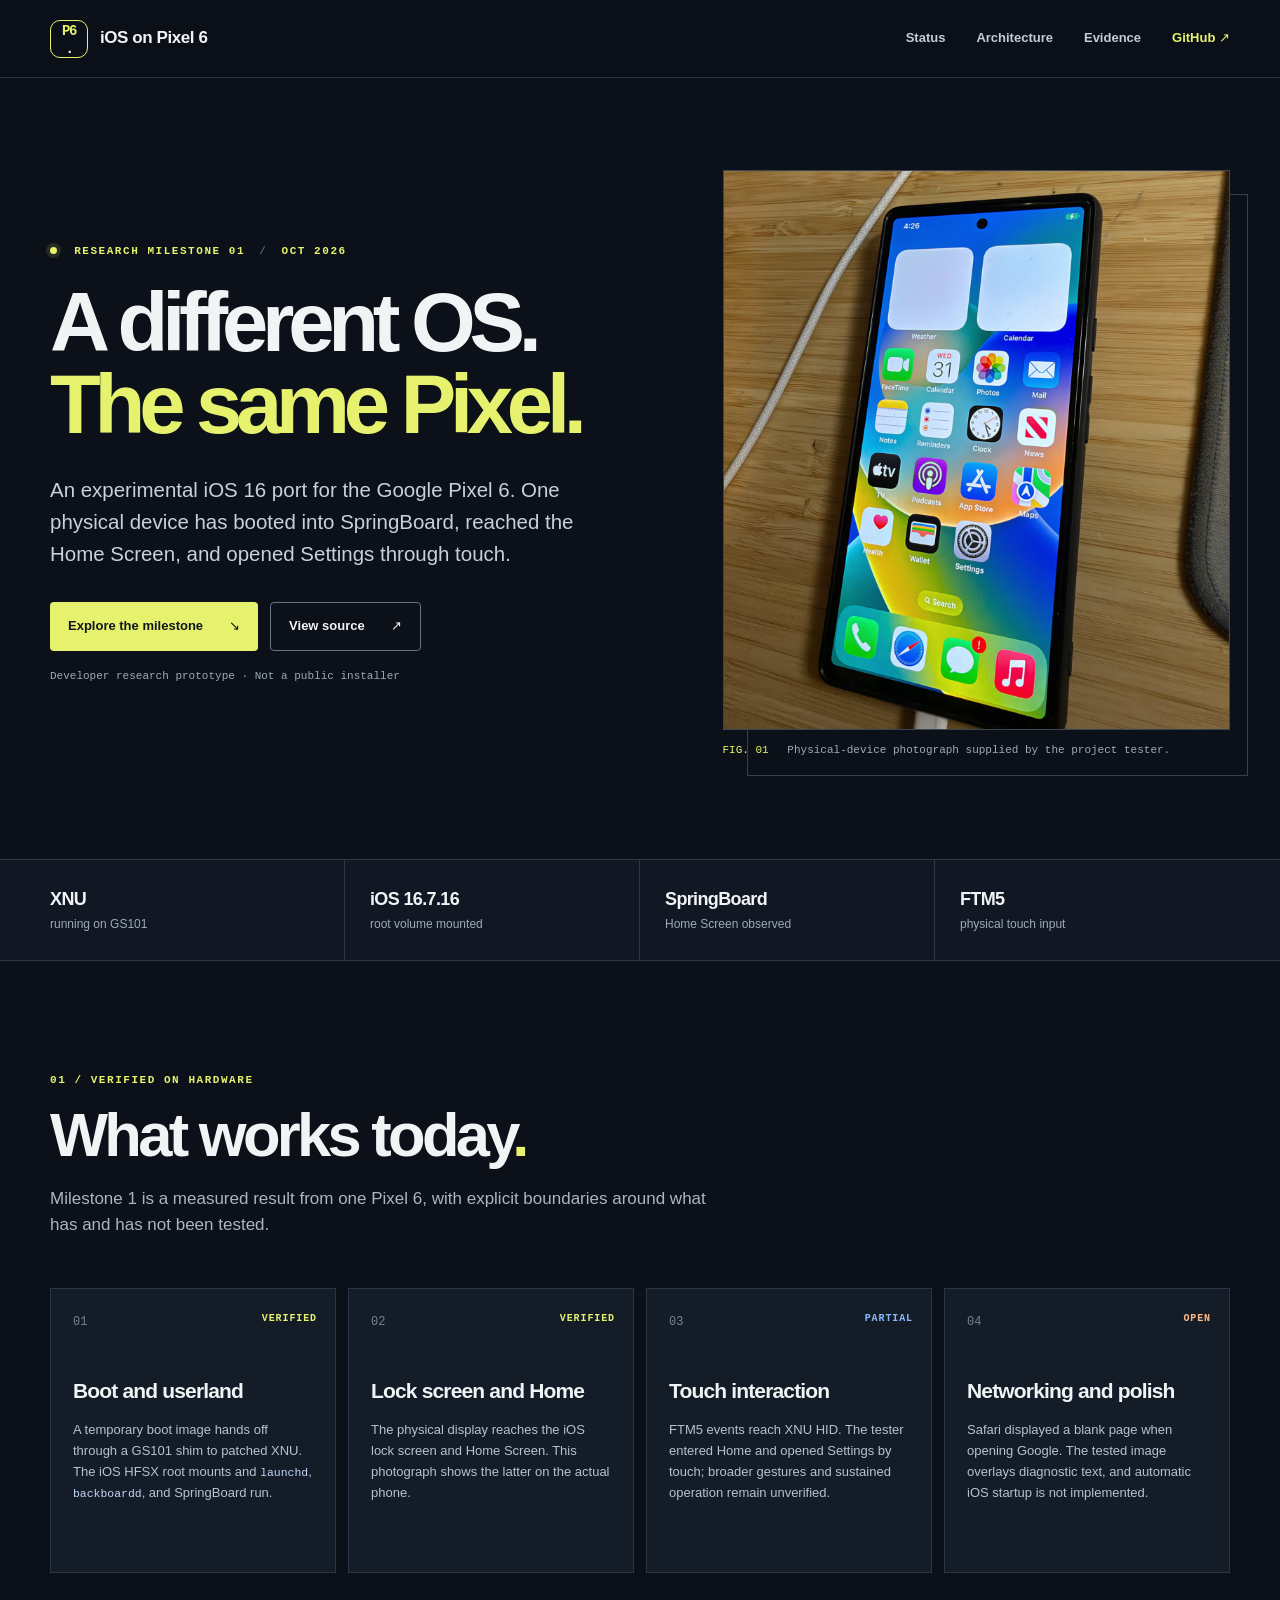
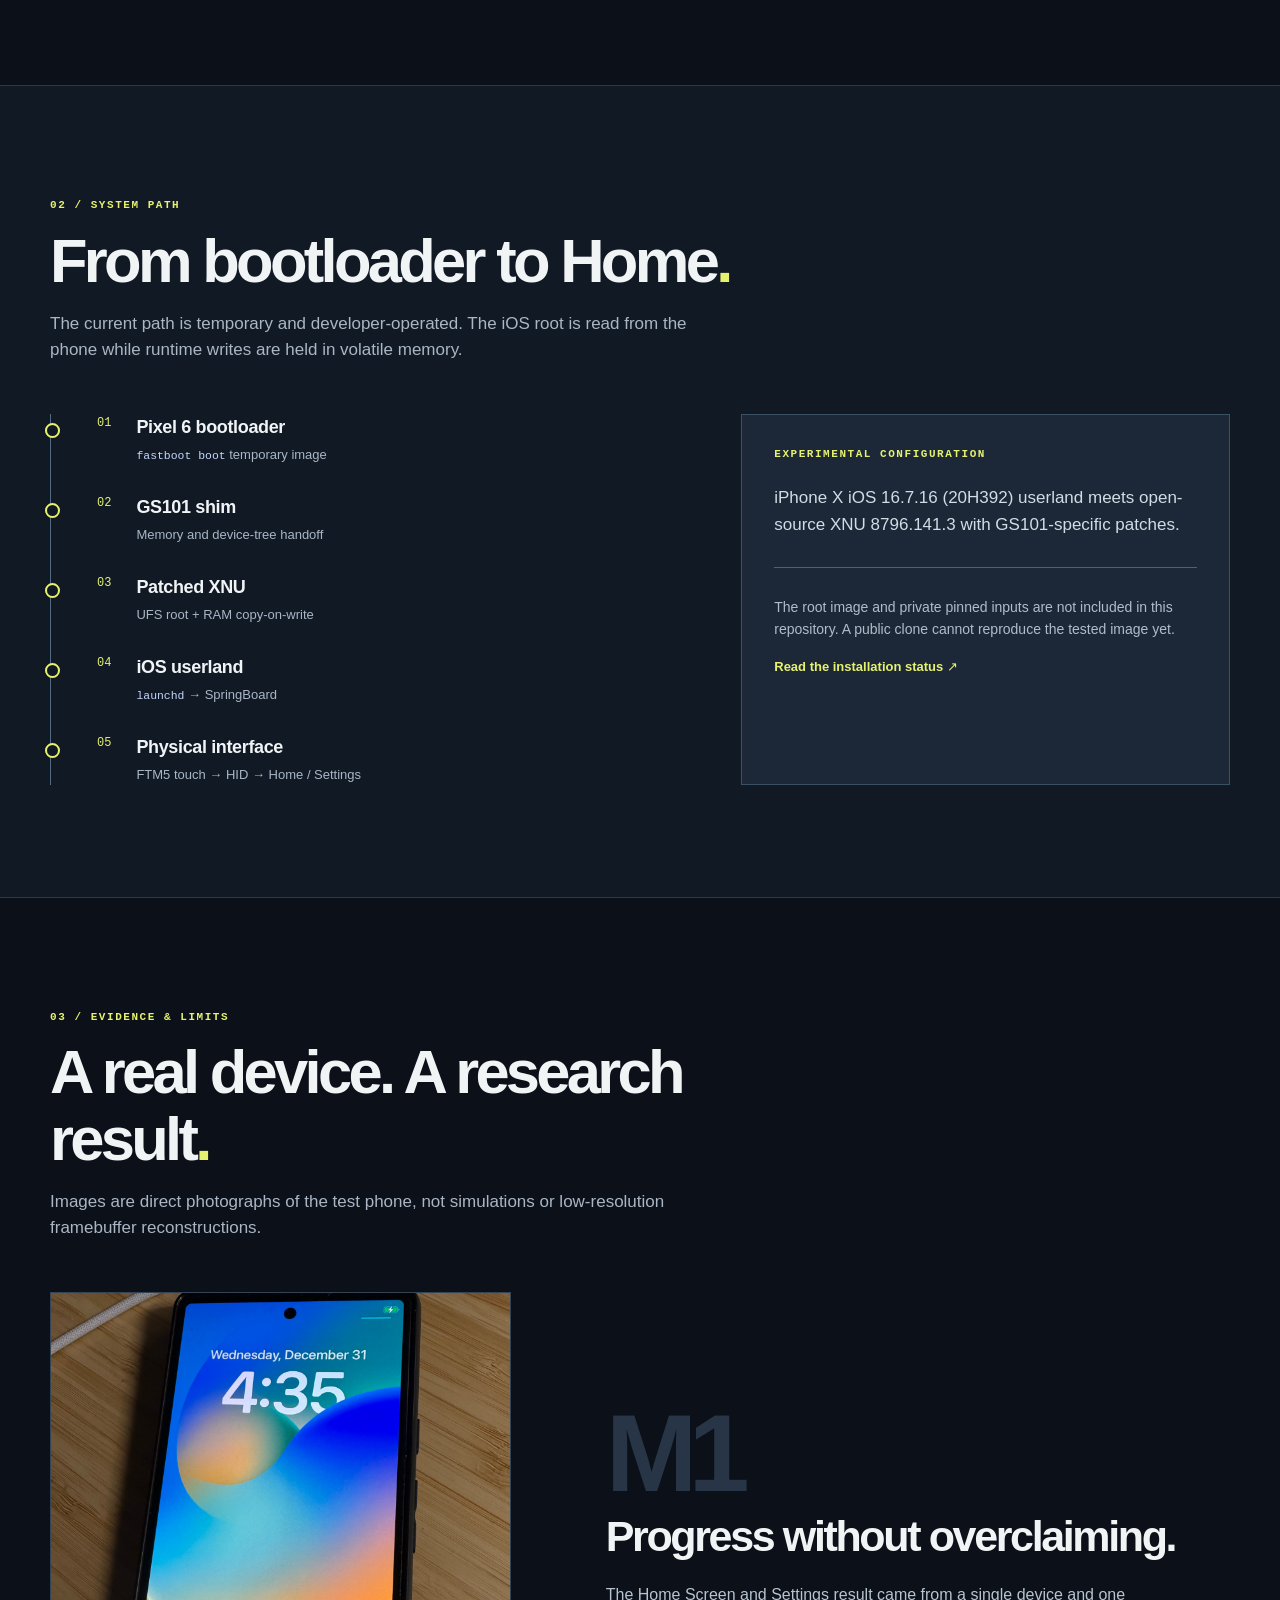
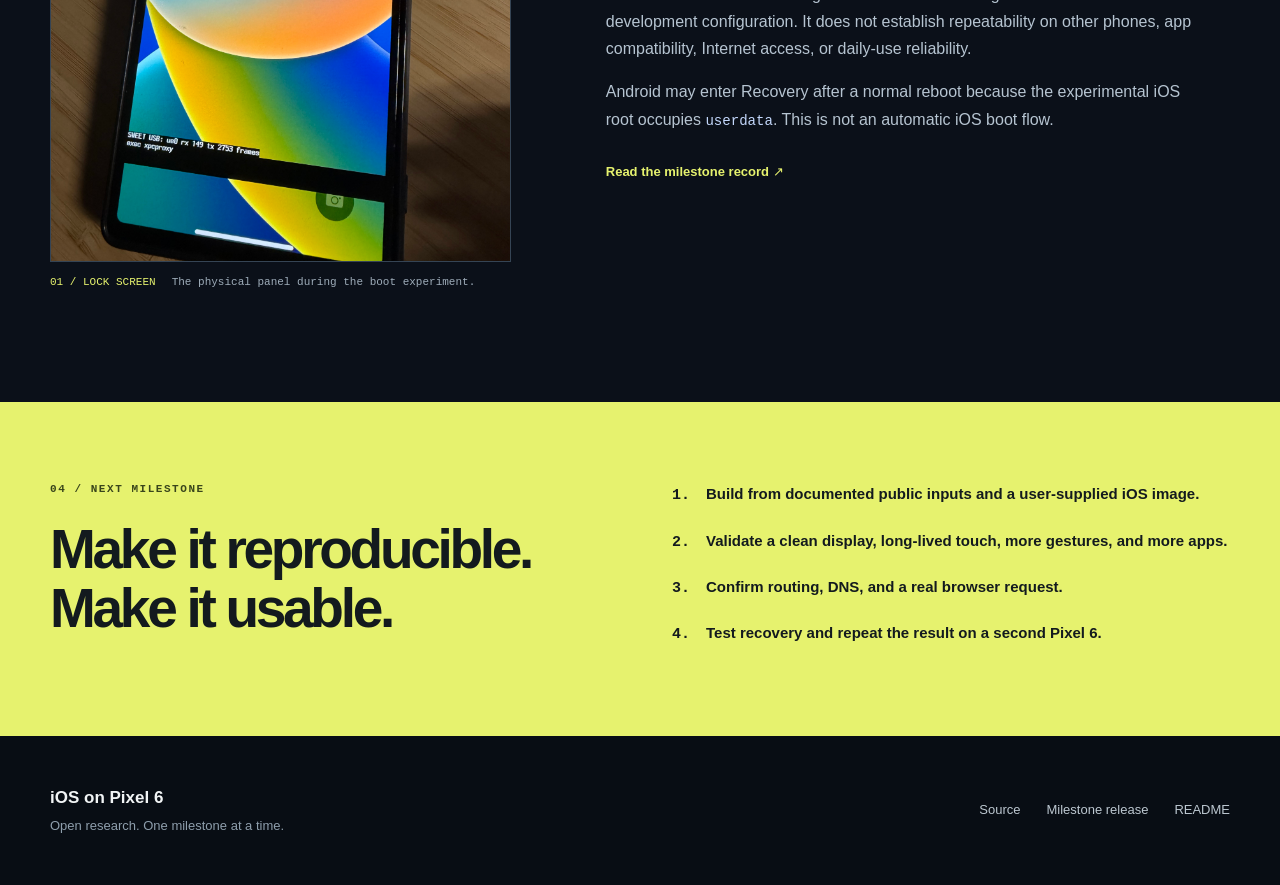
==== index.html @ afb72b3f "Add English milestone site and public README" ====
<!doctype html>
<html lang="en">
  <head>
    <meta charset="utf-8">
    <meta name="viewport" content="width=device-width, initial-scale=1">
    <meta name="theme-color" content="#0b1019">
    <meta name="description" content="A research port of iOS 16 to the Google Pixel 6. Milestone 1: XNU, SpringBoard, Home Screen, and physical touch on one device.">
    <meta property="og:type" content="website">
    <meta property="og:title" content="iOS on Pixel 6 — Milestone 1">
    <meta property="og:description" content="XNU, SpringBoard, the Home Screen, and physical touch on a Google Pixel 6. An experimental research milestone.">
    <meta property="og:image" content="https://everettjf.github.io/pixel6ios/assets/pixel6-ios-home.jpg">
    <meta property="og:url" content="https://everettjf.github.io/pixel6ios/">
    <title>iOS on Pixel 6 — Milestone 1</title>
    <link rel="icon" type="image/svg+xml" href="favicon.svg">
    <link rel="stylesheet" href="styles.css">
  </head>
  <body>
    <a class="skip" href="#main">Skip to content</a>
    <header class="site-header">
      <div class="shell header-inner">
        <a class="brand" href="#top" aria-label="iOS on Pixel 6, top of page"><span class="brand-mark" aria-hidden="true">P6<span class="brand-dot">·</span></span><span>iOS on Pixel 6</span></a>
        <nav aria-label="Primary navigation">
          <a href="#status">Status</a>
          <a href="#architecture">Architecture</a>
          <a href="#evidence">Evidence</a>
          <a class="nav-github" href="https://github.com/everettjf/pixel6ios">GitHub <span aria-hidden="true">↗</span></a>
        </nav>
      </div>
    </header>

    <main id="main">
      <section id="top" class="hero shell" aria-labelledby="hero-title">
        <div class="hero-copy">
          <p class="eyebrow"><span class="pulse" aria-hidden="true"></span> RESEARCH MILESTONE 01 <span class="eyebrow-separator">/</span> OCT 2026</p>
          <h1 id="hero-title">A different OS.<br><em>The same Pixel.</em></h1>
          <p class="hero-lede">An experimental iOS 16 port for the Google Pixel 6. One physical device has booted into SpringBoard, reached the Home Screen, and opened Settings through touch.</p>
          <div class="hero-actions">
            <a class="button button-primary" href="#status">Explore the milestone <span aria-hidden="true">↘</span></a>
            <a class="button button-secondary" href="https://github.com/everettjf/pixel6ios">View source <span aria-hidden="true">↗</span></a>
          </div>
          <p class="hero-note">Developer research prototype · Not a public installer</p>
        </div>
        <figure class="hero-media">
          <img src="assets/pixel6-ios-home.jpg" alt="A physical Google Pixel 6 showing the experimental iOS Home Screen" width="1536" height="2048" fetchpriority="high">
          <figcaption><span class="caption-label">FIG. 01</span> Physical-device photograph supplied by the project tester.</figcaption>
        </figure>
      </section>

      <section class="signal-strip" aria-label="Milestone highlights">
        <div class="shell signals">
          <div><strong>XNU</strong><span>running on GS101</span></div>
          <div><strong>iOS 16.7.16</strong><span>root volume mounted</span></div>
          <div><strong>SpringBoard</strong><span>Home Screen observed</span></div>
          <div><strong>FTM5</strong><span>physical touch input</span></div>
        </div>
      </section>

      <section id="status" class="section shell" aria-labelledby="status-title">
        <div class="section-heading">
          <p class="eyebrow">01 / VERIFIED ON HARDWARE</p>
          <h2 id="status-title">What works today<span class="accent">.</span></h2>
          <p>Milestone 1 is a measured result from one Pixel 6, with explicit boundaries around what has and has not been tested.</p>
        </div>
        <div class="status-grid">
          <article class="status-card"><span class="status-number">01</span><span class="status-tag verified">Verified</span><h3>Boot and userland</h3><p>A temporary boot image hands off through a GS101 shim to patched XNU. The iOS HFSX root mounts and <code>launchd</code>, <code>backboardd</code>, and SpringBoard run.</p></article>
          <article class="status-card"><span class="status-number">02</span><span class="status-tag verified">Verified</span><h3>Lock screen and Home</h3><p>The physical display reaches the iOS lock screen and Home Screen. This photograph shows the latter on the actual phone.</p></article>
          <article class="status-card"><span class="status-number">03</span><span class="status-tag partial">Partial</span><h3>Touch interaction</h3><p>FTM5 events reach XNU HID. The tester entered Home and opened Settings by touch; broader gestures and sustained operation remain unverified.</p></article>
          <article class="status-card"><span class="status-number">04</span><span class="status-tag pending">Open</span><h3>Networking and polish</h3><p>Safari displayed a blank page when opening Google. The tested image overlays diagnostic text, and automatic iOS startup is not implemented.</p></article>
        </div>
      </section>

      <section id="architecture" class="section architecture-section" aria-labelledby="architecture-title">
        <div class="shell">
          <div class="section-heading"><p class="eyebrow">02 / SYSTEM PATH</p><h2 id="architecture-title">From bootloader to Home<span class="accent">.</span></h2><p>The current path is temporary and developer-operated. The iOS root is read from the phone while runtime writes are held in volatile memory.</p></div>
          <div class="architecture-grid">
            <ol class="flow" aria-label="Boot sequence">
              <li><span class="flow-index">01</span><span><strong>Pixel 6 bootloader</strong><small><code>fastboot boot</code> temporary image</small></span></li>
              <li><span class="flow-index">02</span><span><strong>GS101 shim</strong><small>Memory and device-tree handoff</small></span></li>
              <li><span class="flow-index">03</span><span><strong>Patched XNU</strong><small>UFS root + RAM copy-on-write</small></span></li>
              <li><span class="flow-index">04</span><span><strong>iOS userland</strong><small><code>launchd</code> → SpringBoard</small></span></li>
              <li><span class="flow-index">05</span><span><strong>Physical interface</strong><small>FTM5 touch → HID → Home / Settings</small></span></li>
            </ol>
            <aside class="architecture-aside"><p class="eyebrow">EXPERIMENTAL CONFIGURATION</p><p>iPhone X iOS 16.7.16 (20H392) userland meets open-source XNU 8796.141.3 with GS101-specific patches.</p><div class="aside-rule"></div><p>The root image and private pinned inputs are not included in this repository. A public clone cannot reproduce the tested image yet.</p><a href="https://github.com/everettjf/pixel6ios/blob/main/docs/INSTALLATION-STATUS.md">Read the installation status <span aria-hidden="true">↗</span></a></aside>
          </div>
        </div>
      </section>

      <section id="evidence" class="section shell evidence-section" aria-labelledby="evidence-title">
        <div class="section-heading"><p class="eyebrow">03 / EVIDENCE & LIMITS</p><h2 id="evidence-title">A real device. A research result<span class="accent">.</span></h2><p>Images are direct photographs of the test phone, not simulations or low-resolution framebuffer reconstructions.</p></div>
        <div class="evidence-grid">
          <figure class="evidence-photo"><img src="assets/pixel6-ios-lockscreen.jpg" alt="The Pixel 6 displaying an iOS-style lock screen with the time and wallpaper" width="1536" height="2048" loading="lazy"><figcaption><span>01 / LOCK SCREEN</span> The physical panel during the boot experiment.</figcaption></figure>
          <div class="evidence-text"><span class="large-index">M1</span><h3>Progress without overclaiming.</h3><p>The Home Screen and Settings result came from a single device and one development configuration. It does not establish repeatability on other phones, app compatibility, Internet access, or daily-use reliability.</p><p>Android may enter Recovery after a normal reboot because the experimental iOS root occupies <code>userdata</code>. This is not an automatic iOS boot flow.</p><a class="text-link" href="https://github.com/everettjf/pixel6ios/blob/main/docs/MILESTONE-ONE.md">Read the milestone record <span aria-hidden="true">↗</span></a></div>
        </div>
      </section>

      <section class="next-section" aria-labelledby="next-title"><div class="shell next-inner"><div><p class="eyebrow">04 / NEXT MILESTONE</p><h2 id="next-title">Make it reproducible.<br>Make it usable.</h2></div><ol><li>Build from documented public inputs and a user-supplied iOS image.</li><li>Validate a clean display, long-lived touch, more gestures, and more apps.</li><li>Confirm routing, DNS, and a real browser request.</li><li>Test recovery and repeat the result on a second Pixel 6.</li></ol></div></section>
    </main>

    <footer class="site-footer"><div class="shell footer-inner"><div><strong>iOS on Pixel 6</strong><p>Open research. One milestone at a time.</p></div><div class="footer-links"><a href="https://github.com/everettjf/pixel6ios">Source</a><a href="https://github.com/everettjf/pixel6ios/releases/tag/v0.1.0-alpha.2">Milestone release</a><a href="https://github.com/everettjf/pixel6ios/blob/main/README.md">README</a></div></div></footer>
  </body>
</html>
---- styles.css ----
:root{color-scheme:dark;--bg:#0b1019;--panel:#141c28;--line:#2d3745;--muted:#aab6c4;--white:#f1f4f5;--lime:#e6f26e;--blue:#8ab8fc;font-family:Inter,-apple-system,BlinkMacSystemFont,"Segoe UI",sans-serif;font-synthesis:none}
*{box-sizing:border-box}
html{scroll-behavior:smooth}
body{margin:0;background:var(--bg);color:var(--white);line-height:1.55;-webkit-font-smoothing:antialiased}
img{max-width:100%;display:block}
a{color:inherit}
code{font:0.88em ui-monospace,SFMono-Regular,Consolas,monospace;color:#c3d7fb}
.shell{width:min(1180px,calc(100% - 64px));margin-inline:auto}
.skip{position:absolute;top:-100px;left:16px;padding:10px 16px;background:var(--lime);color:var(--bg);z-index:100}.skip:focus{top:12px}
:focus-visible{outline:2px solid var(--lime);outline-offset:4px}
.site-header{height:78px;border-bottom:1px solid var(--line);background:rgba(11,16,25,.94)}
.header-inner{height:100%;display:flex;align-items:center;justify-content:space-between;gap:24px}
.brand{text-decoration:none;display:flex;align-items:center;gap:12px;font-weight:750;letter-spacing:-.025em;font-size:17px;white-space:nowrap}
.brand-mark{display:grid;place-items:center;width:38px;height:38px;border:1px solid var(--lime);border-radius:10px;color:var(--lime);font-family:ui-monospace,SFMono-Regular,monospace;font-size:14px;letter-spacing:-.1em}.brand-dot{color:var(--white)}
nav{display:flex;align-items:center;gap:31px;font-size:13px;font-weight:650}nav a{text-decoration:none;color:#c5ccd5}nav a:hover,.footer-links a:hover{color:var(--lime)}.nav-github{color:var(--lime)}
.hero{display:grid;grid-template-columns:1.08fr .92fr;align-items:center;gap:clamp(36px,6vw,90px);padding-block:92px 100px;min-height:735px}
.hero-copy{max-width:650px}.eyebrow{margin:0 0 22px;color:var(--lime);font:700 11px/1.4 ui-monospace,SFMono-Regular,Consolas,monospace;letter-spacing:.14em;text-transform:uppercase}.pulse{display:inline-block;width:7px;height:7px;margin-right:9px;border-radius:50%;background:var(--lime);box-shadow:0 0 0 4px rgba(230,242,110,.12)}.eyebrow-separator{padding-inline:6px;color:#586371}
h1,h2,h3,p{margin-top:0}h1{font-size:clamp(51px,6.5vw,91px);line-height:.99;letter-spacing:-.075em;margin-bottom:28px;font-weight:780}h1 em{font-style:normal;color:var(--lime)}
.hero-lede{max-width:570px;font-size:clamp(17px,1.6vw,21px);line-height:1.55;color:#c6d1dc;margin-bottom:32px}.hero-actions{display:flex;gap:12px;flex-wrap:wrap}.button{display:inline-flex;align-items:center;justify-content:space-between;gap:26px;min-height:49px;padding:12px 18px;text-decoration:none;font-size:13px;font-weight:750;border-radius:4px;transition:transform .18s,background .18s}.button:hover{transform:translateY(-2px)}.button-primary{background:var(--lime);color:#11161b}.button-primary:hover{background:#f2ff8e}.button-secondary{border:1px solid #687482;color:var(--white)}.button-secondary:hover{border-color:var(--white)}.hero-note{margin:18px 0 0;font:11px/1.4 ui-monospace,SFMono-Regular,monospace;color:#9cabb8}
.hero-media{margin:0;position:relative}.hero-media::before{content:"";position:absolute;inset:24px -18px -17px 24px;border:1px solid #334252;z-index:-1}.hero-media img{width:100%;height:560px;object-fit:cover;object-position:center 50%;border:1px solid #374655;filter:saturate(.93)}figcaption{font:11px/1.5 ui-monospace,SFMono-Regular,monospace;color:#9eacb9;margin-top:12px}.caption-label{color:var(--lime);margin-right:12px}
.signal-strip{border-top:1px solid var(--line);border-bottom:1px solid var(--line);background:#111824}.signals{display:grid;grid-template-columns:repeat(4,1fr)}.signals>div{padding:26px 25px;border-right:1px solid var(--line);display:flex;flex-direction:column;gap:2px}.signals>div:first-child{padding-left:0}.signals>div:last-child{border-right:0}.signals strong{font-size:18px;letter-spacing:-.035em}.signals span{color:#9caab7;font-size:12px}
.section{padding-block:112px}.section-heading{max-width:790px;margin-bottom:50px}.section-heading .eyebrow{margin-bottom:14px}h2{font-size:clamp(39px,4.8vw,64px);line-height:1.08;letter-spacing:-.06em;margin-bottom:17px}.accent{color:var(--lime)}.section-heading>p:last-child{font-size:17px;color:var(--muted);max-width:675px;margin-bottom:0}
.status-grid{display:grid;grid-template-columns:repeat(4,1fr);gap:12px}.status-card{position:relative;min-height:285px;background:var(--panel);border:1px solid #2a3645;padding:26px 22px 25px;display:flex;flex-direction:column}.status-number{font:12px ui-monospace,SFMono-Regular,monospace;color:#738397}.status-tag{position:absolute;right:18px;top:24px;font:700 10px ui-monospace,SFMono-Regular,monospace;text-transform:uppercase;letter-spacing:.09em}.verified{color:var(--lime)}.partial{color:#8ab8fc}.pending{color:#ffbb83}.status-card h3{margin:46px 0 11px;font-size:21px;letter-spacing:-.04em}.status-card p{font-size:13px;color:#b5c2ce;margin:0;line-height:1.62}
.architecture-section{background:#111925;border-block:1px solid var(--line)}.architecture-grid{display:grid;grid-template-columns:1.15fr .85fr;gap:30px}.flow{list-style:none;margin:0;padding:0 0 0 20px;border-left:1px solid #506b83}.flow li{position:relative;display:flex;gap:25px;align-items:flex-start;padding:0 0 29px 26px}.flow li:last-child{padding-bottom:0}.flow li::before{content:"";position:absolute;left:-26px;top:9px;width:11px;height:11px;border:2px solid var(--lime);border-radius:50%;background:#111925}.flow-index{font:12px ui-monospace,SFMono-Regular,monospace;color:var(--lime);padding-top:2px}.flow strong{display:block;font-size:18px;letter-spacing:-.02em}.flow small{display:block;color:#a9b6c5;font-size:13px;margin-top:3px}.architecture-aside{align-self:stretch;padding:32px;background:#1c2837;border:1px solid #3b5062}.architecture-aside p:not(.eyebrow){font-size:17px;line-height:1.6;color:#d1dce4}.architecture-aside p:nth-last-of-type(1){font-size:14px;color:#afbdca}.aside-rule{height:1px;background:#506171;margin:28px 0}.architecture-aside a,.text-link{text-decoration:none;color:var(--lime);font-size:13px;font-weight:700}.architecture-aside a:hover,.text-link:hover{text-decoration:underline}
.evidence-grid{display:grid;grid-template-columns:.85fr 1.15fr;gap:8%;align-items:center}.evidence-photo{margin:0}.evidence-photo img{width:100%;max-height:570px;object-fit:cover;object-position:center 38%;border:1px solid #354454}.evidence-photo figcaption{display:flex;gap:16px}.evidence-photo figcaption span{color:var(--lime);white-space:nowrap}.large-index{display:block;font-size:110px;line-height:1;letter-spacing:-.08em;font-weight:800;color:#273546}.evidence-text h3{font-size:clamp(28px,3.6vw,43px);line-height:1.1;letter-spacing:-.055em;margin:5px 0 20px}.evidence-text p{color:#b6c4d1;font-size:16px;line-height:1.7;max-width:600px}.text-link{display:inline-block;margin-top:13px}
.next-section{background:var(--lime);color:#131a1e;padding-block:80px}.next-inner{display:grid;grid-template-columns:1fr 1fr;gap:70px}.next-section .eyebrow{color:#39451b}.next-section h2{font-size:clamp(36px,4.3vw,57px)}.next-section ol{margin:0;padding-left:24px;display:grid;gap:12px;font-size:15px;font-weight:600}.next-section li{padding-left:7px}.next-section li::marker{font-family:ui-monospace,SFMono-Regular,monospace;font-weight:700}
.site-footer{padding-block:49px;background:#080d14}.footer-inner{display:flex;justify-content:space-between;gap:35px}.footer-inner strong{font-size:17px}.footer-inner p{color:#8e9eac;font-size:13px;margin:5px 0 0}.footer-links{display:flex;gap:26px;align-items:center;flex-wrap:wrap}.footer-links a{color:#bcc7d0;font-size:13px;text-decoration:none}
@media(max-width:900px){.hero{grid-template-columns:1fr 1fr;min-height:0;padding-block:70px}.hero-media img{height:470px}.status-grid{grid-template-columns:repeat(2,1fr)}.status-card{min-height:235px}.signals strong{font-size:15px}.signals>div{padding-inline:15px}.architecture-grid{grid-template-columns:1fr 1fr}}
@media(max-width:680px){.shell{width:min(100% - 36px,1180px)}.site-header{height:auto;min-height:68px}.header-inner{min-height:68px;align-items:flex-start;padding-block:15px;flex-direction:column;gap:14px}.brand{font-size:15px}.brand-mark{width:31px;height:31px}nav{width:100%;gap:17px;overflow-x:auto;white-space:nowrap;padding-bottom:3px;font-size:12px}.hero{grid-template-columns:1fr;gap:43px;padding-block:62px}.hero-media{width:min(100%,460px)}.hero-media img{height:auto;max-height:530px;object-fit:cover}.signals{grid-template-columns:repeat(2,1fr)}.signals>div{padding:19px 14px;border-bottom:1px solid var(--line)}.signals>div:first-child{padding-left:14px}.signals>div:nth-child(2){border-right:0}.signals>div:nth-child(n+3){border-bottom:0}.section{padding-block:75px}.status-grid{grid-template-columns:1fr}.status-card{min-height:0}.status-card h3{margin-top:28px}.architecture-grid,.evidence-grid,.next-inner{grid-template-columns:1fr}.architecture-aside{padding:25px}.evidence-grid{gap:38px}.evidence-photo{max-width:440px}.next-section{padding-block:66px}.footer-inner{flex-direction:column}.footer-links{gap:18px}h1{font-size:clamp(51px,14vw,77px)}}
@media(prefers-reduced-motion:reduce){html{scroll-behavior:auto}.button{transition:none}}
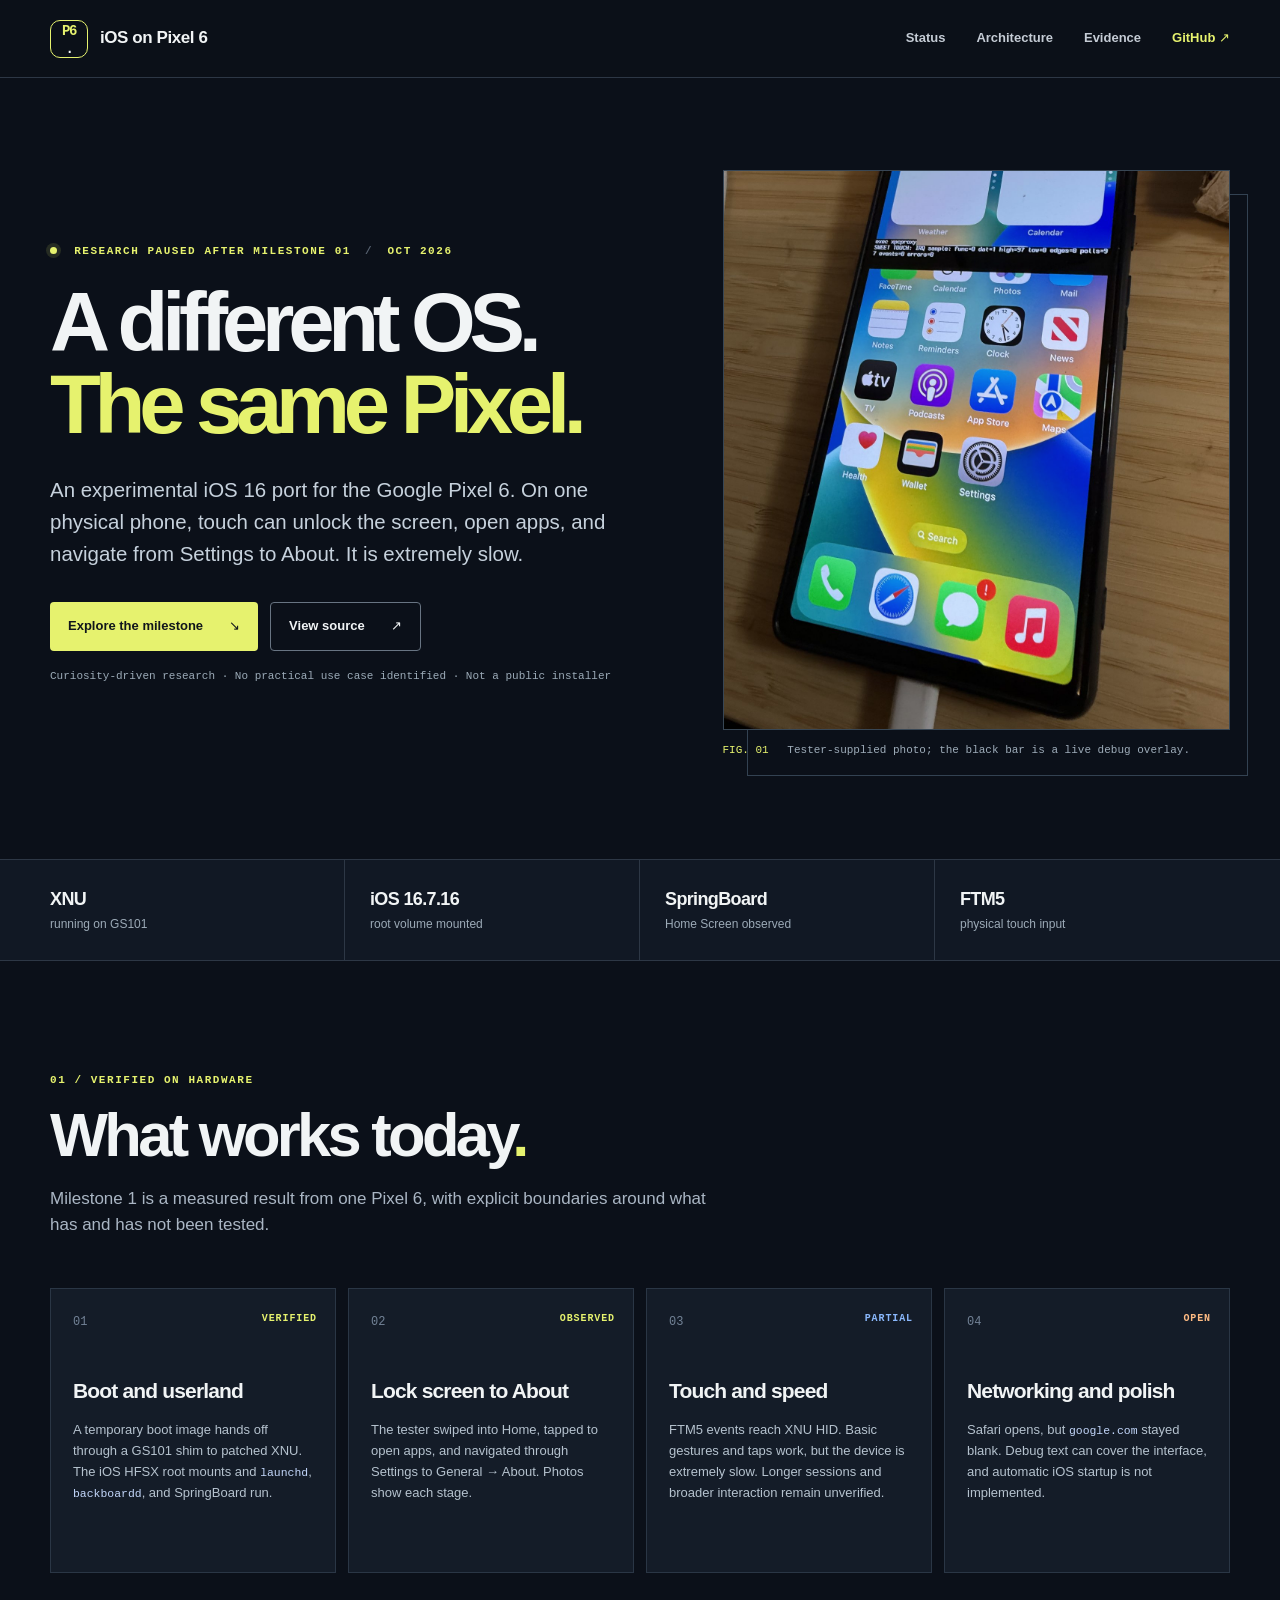
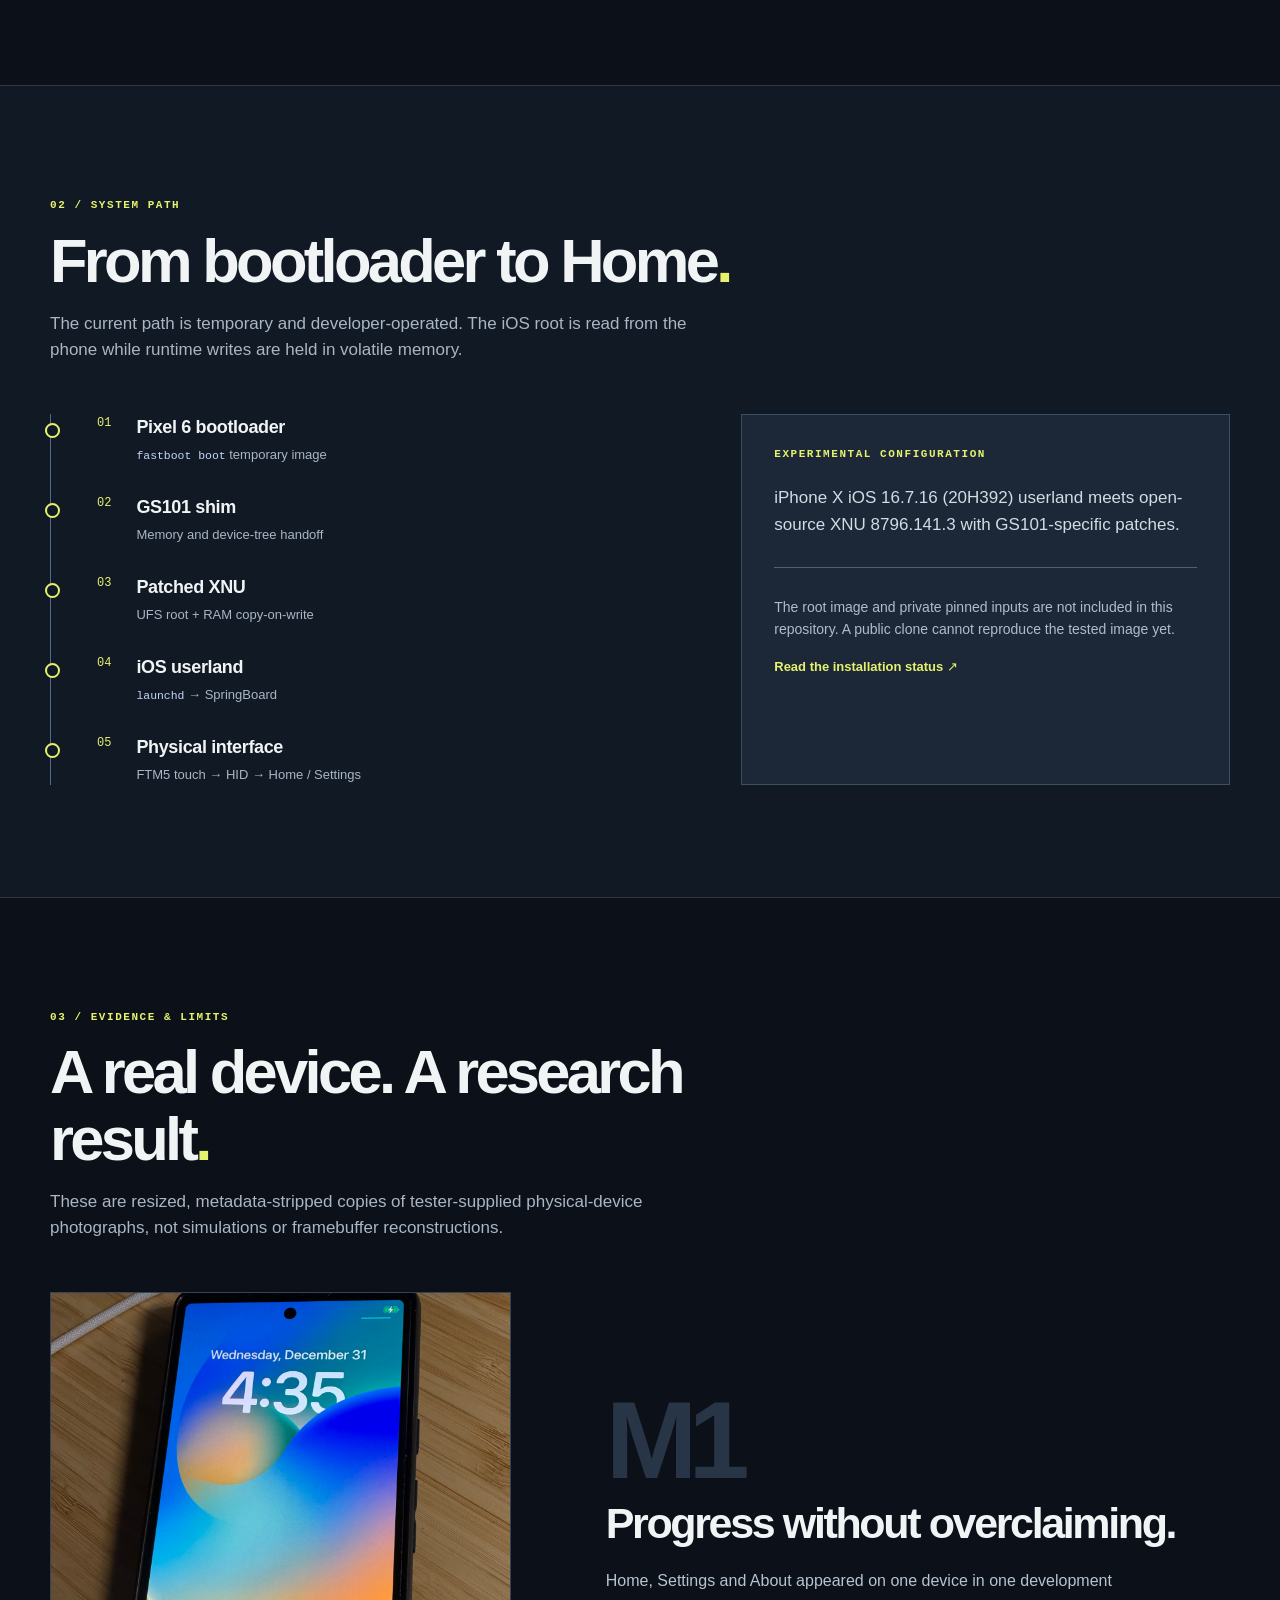
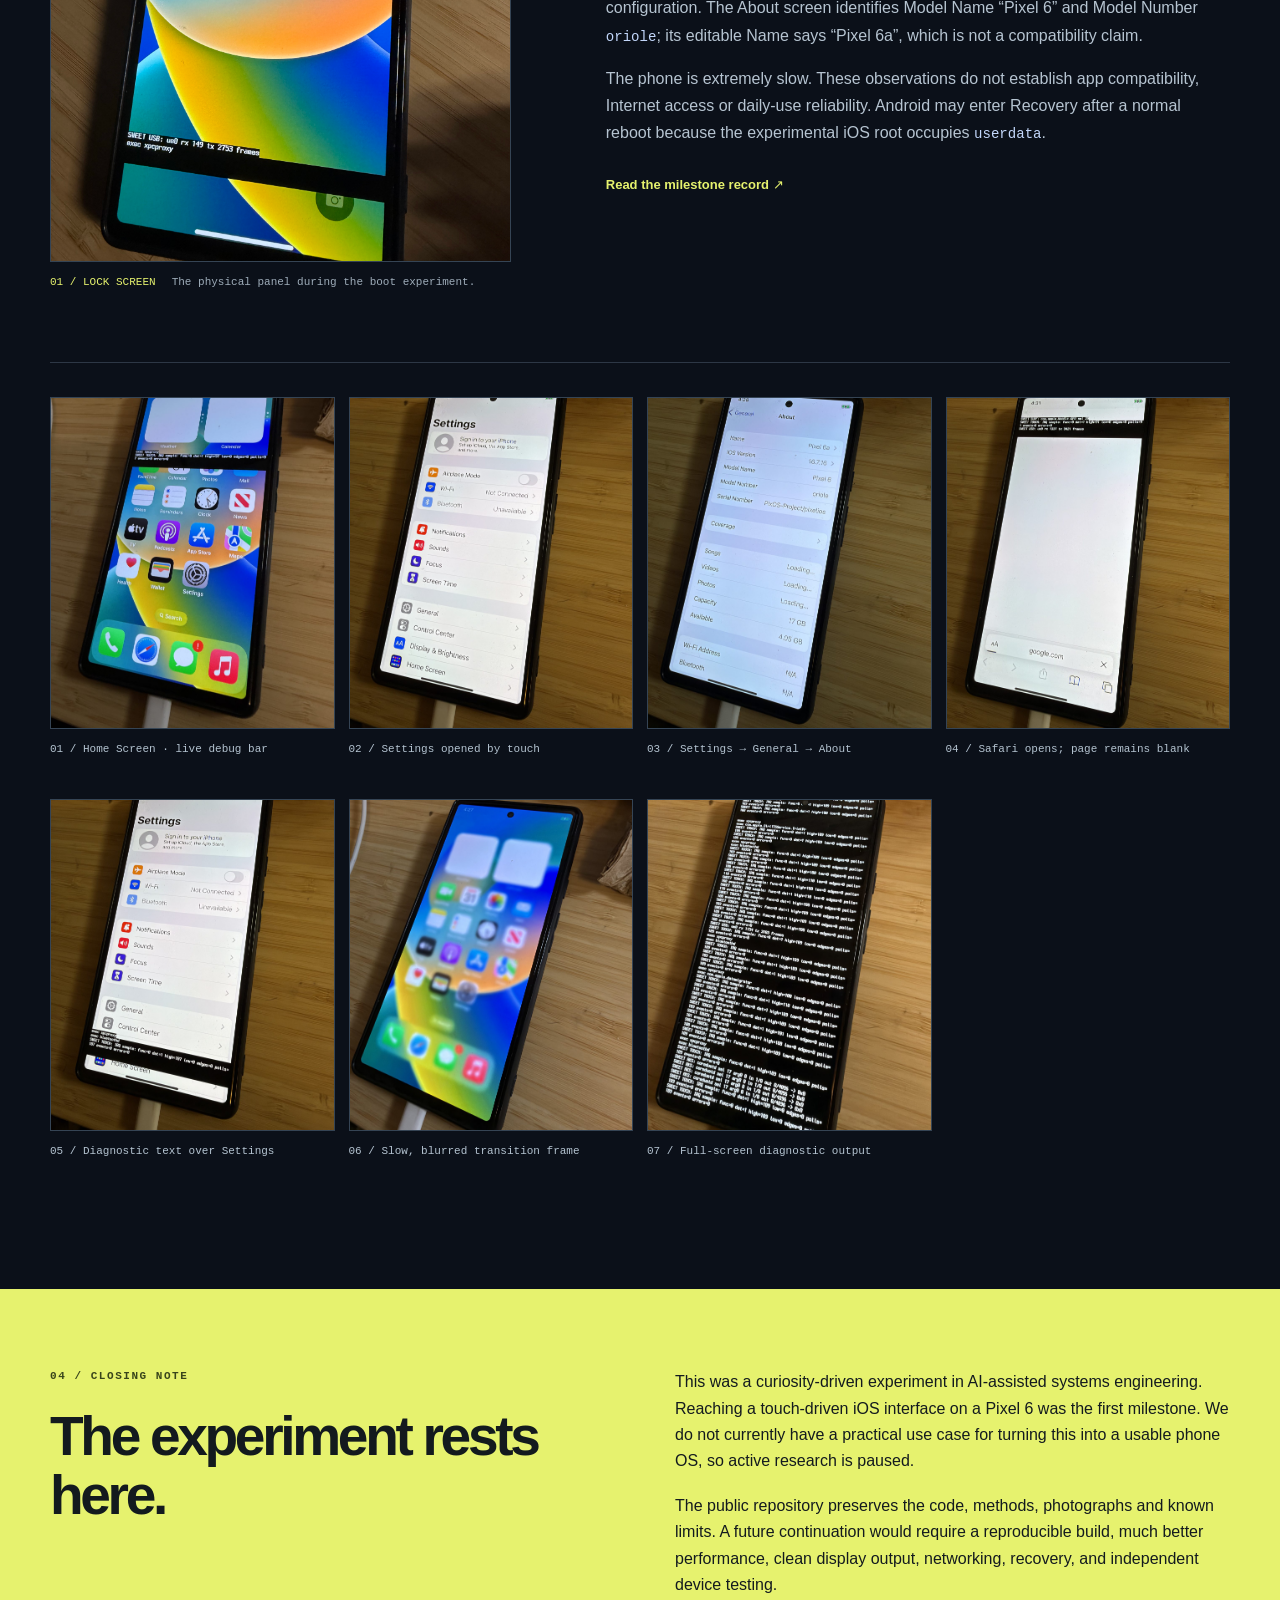
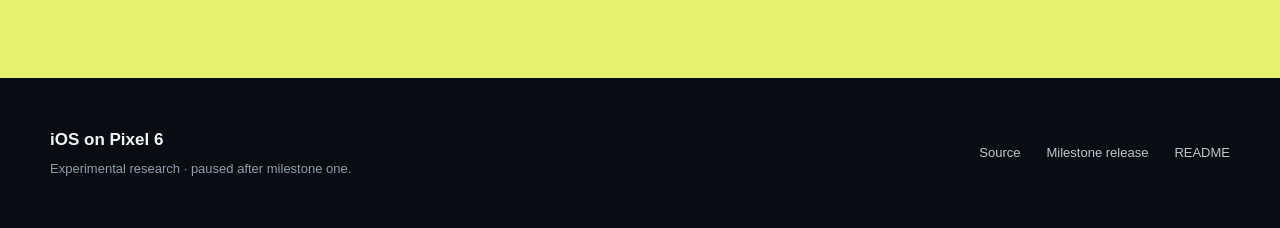
==== commit 36f4c004: "Document Pixel 6 iOS research milestone and pause" ====
--- a/index.html
+++ b/index.html
@@ -4,12 +4,12 @@
     <meta charset="utf-8">
     <meta name="viewport" content="width=device-width, initial-scale=1">
     <meta name="theme-color" content="#0b1019">
-    <meta name="description" content="A research port of iOS 16 to the Google Pixel 6. Milestone 1: XNU, SpringBoard, Home Screen, and physical touch on one device.">
+    <meta name="description" content="An experimental iOS 16 port to one Pixel 6: lock screen, touch-driven Home Screen, Settings and About. Extremely slow; research paused after milestone one.">
     <meta property="og:type" content="website">
     <meta property="og:title" content="iOS on Pixel 6 — Milestone 1">
-    <meta property="og:description" content="XNU, SpringBoard, the Home Screen, and physical touch on a Google Pixel 6. An experimental research milestone.">
-    <meta property="og:image" content="https://everettjf.github.io/pixel6ios/assets/pixel6-ios-home.jpg">
-    <meta property="og:url" content="https://everettjf.github.io/pixel6ios/">
+    <meta property="og:description" content="A real Pixel 6 reached the iOS Home Screen and Settings by touch. Extremely slow experimental research, now paused after milestone one.">
+    <meta property="og:image" content="https://xnu.app/pixel6ios/assets/gallery/pixel6-home-debug.jpg">
+    <meta property="og:url" content="https://xnu.app/pixel6ios/">
     <title>iOS on Pixel 6 — Milestone 1</title>
     <link rel="icon" type="image/svg+xml" href="favicon.svg">
     <link rel="stylesheet" href="styles.css">
@@ -31,18 +31,18 @@
     <main id="main">
       <section id="top" class="hero shell" aria-labelledby="hero-title">
         <div class="hero-copy">
-          <p class="eyebrow"><span class="pulse" aria-hidden="true"></span> RESEARCH MILESTONE 01 <span class="eyebrow-separator">/</span> OCT 2026</p>
+          <p class="eyebrow"><span class="pulse" aria-hidden="true"></span> RESEARCH PAUSED AFTER MILESTONE 01 <span class="eyebrow-separator">/</span> OCT 2026</p>
           <h1 id="hero-title">A different OS.<br><em>The same Pixel.</em></h1>
-          <p class="hero-lede">An experimental iOS 16 port for the Google Pixel 6. One physical device has booted into SpringBoard, reached the Home Screen, and opened Settings through touch.</p>
+          <p class="hero-lede">An experimental iOS 16 port for the Google Pixel 6. On one physical phone, touch can unlock the screen, open apps, and navigate from Settings to About. It is extremely slow.</p>
           <div class="hero-actions">
             <a class="button button-primary" href="#status">Explore the milestone <span aria-hidden="true">↘</span></a>
             <a class="button button-secondary" href="https://github.com/everettjf/pixel6ios">View source <span aria-hidden="true">↗</span></a>
           </div>
-          <p class="hero-note">Developer research prototype · Not a public installer</p>
+          <p class="hero-note">Curiosity-driven research · No practical use case identified · Not a public installer</p>
         </div>
         <figure class="hero-media">
-          <img src="assets/pixel6-ios-home.jpg" alt="A physical Google Pixel 6 showing the experimental iOS Home Screen" width="1536" height="2048" fetchpriority="high">
-          <figcaption><span class="caption-label">FIG. 01</span> Physical-device photograph supplied by the project tester.</figcaption>
+          <img src="assets/gallery/pixel6-home-debug.jpg" alt="A physical Google Pixel 6 showing the experimental iOS Home Screen with a black diagnostic text bar" width="1350" height="1800" fetchpriority="high">
+          <figcaption><span class="caption-label">FIG. 01</span> Tester-supplied photo; the black bar is a live debug overlay.</figcaption>
         </figure>
       </section>
 
@@ -63,9 +63,9 @@
         </div>
         <div class="status-grid">
           <article class="status-card"><span class="status-number">01</span><span class="status-tag verified">Verified</span><h3>Boot and userland</h3><p>A temporary boot image hands off through a GS101 shim to patched XNU. The iOS HFSX root mounts and <code>launchd</code>, <code>backboardd</code>, and SpringBoard run.</p></article>
-          <article class="status-card"><span class="status-number">02</span><span class="status-tag verified">Verified</span><h3>Lock screen and Home</h3><p>The physical display reaches the iOS lock screen and Home Screen. This photograph shows the latter on the actual phone.</p></article>
-          <article class="status-card"><span class="status-number">03</span><span class="status-tag partial">Partial</span><h3>Touch interaction</h3><p>FTM5 events reach XNU HID. The tester entered Home and opened Settings by touch; broader gestures and sustained operation remain unverified.</p></article>
-          <article class="status-card"><span class="status-number">04</span><span class="status-tag pending">Open</span><h3>Networking and polish</h3><p>Safari displayed a blank page when opening Google. The tested image overlays diagnostic text, and automatic iOS startup is not implemented.</p></article>
+          <article class="status-card"><span class="status-number">02</span><span class="status-tag verified">Observed</span><h3>Lock screen to About</h3><p>The tester swiped into Home, tapped to open apps, and navigated through Settings to General → About. Photos show each stage.</p></article>
+          <article class="status-card"><span class="status-number">03</span><span class="status-tag partial">Partial</span><h3>Touch and speed</h3><p>FTM5 events reach XNU HID. Basic gestures and taps work, but the device is extremely slow. Longer sessions and broader interaction remain unverified.</p></article>
+          <article class="status-card"><span class="status-number">04</span><span class="status-tag pending">Open</span><h3>Networking and polish</h3><p>Safari opens, but <code>google.com</code> stayed blank. Debug text can cover the interface, and automatic iOS startup is not implemented.</p></article>
         </div>
       </section>
 
@@ -86,16 +86,25 @@
       </section>
 
       <section id="evidence" class="section shell evidence-section" aria-labelledby="evidence-title">
-        <div class="section-heading"><p class="eyebrow">03 / EVIDENCE & LIMITS</p><h2 id="evidence-title">A real device. A research result<span class="accent">.</span></h2><p>Images are direct photographs of the test phone, not simulations or low-resolution framebuffer reconstructions.</p></div>
+        <div class="section-heading"><p class="eyebrow">03 / EVIDENCE & LIMITS</p><h2 id="evidence-title">A real device. A research result<span class="accent">.</span></h2><p>These are resized, metadata-stripped copies of tester-supplied physical-device photographs, not simulations or framebuffer reconstructions.</p></div>
         <div class="evidence-grid">
           <figure class="evidence-photo"><img src="assets/pixel6-ios-lockscreen.jpg" alt="The Pixel 6 displaying an iOS-style lock screen with the time and wallpaper" width="1536" height="2048" loading="lazy"><figcaption><span>01 / LOCK SCREEN</span> The physical panel during the boot experiment.</figcaption></figure>
-          <div class="evidence-text"><span class="large-index">M1</span><h3>Progress without overclaiming.</h3><p>The Home Screen and Settings result came from a single device and one development configuration. It does not establish repeatability on other phones, app compatibility, Internet access, or daily-use reliability.</p><p>Android may enter Recovery after a normal reboot because the experimental iOS root occupies <code>userdata</code>. This is not an automatic iOS boot flow.</p><a class="text-link" href="https://github.com/everettjf/pixel6ios/blob/main/docs/MILESTONE-ONE.md">Read the milestone record <span aria-hidden="true">↗</span></a></div>
+          <div class="evidence-text"><span class="large-index">M1</span><h3>Progress without overclaiming.</h3><p>Home, Settings and About appeared on one device in one development configuration. The About screen identifies Model Name “Pixel 6” and Model Number <code>oriole</code>; its editable Name says “Pixel 6a”, which is not a compatibility claim.</p><p>The phone is extremely slow. These observations do not establish app compatibility, Internet access or daily-use reliability. Android may enter Recovery after a normal reboot because the experimental iOS root occupies <code>userdata</code>.</p><a class="text-link" href="https://github.com/everettjf/pixel6ios/blob/main/docs/MILESTONE-ONE.md">Read the milestone record <span aria-hidden="true">↗</span></a></div>
+        </div>
+        <div class="photo-gallery" aria-label="Photographs from the Pixel 6 experiment">
+          <figure><a href="assets/gallery/pixel6-home-debug.jpg"><img src="assets/gallery/pixel6-home-debug.jpg" alt="Home Screen with a black diagnostic overlay" width="1350" height="1800" loading="lazy"></a><figcaption>01 / Home Screen · live debug bar</figcaption></figure>
+          <figure><a href="assets/gallery/pixel6-settings.jpg"><img src="assets/gallery/pixel6-settings.jpg" alt="Settings open on the physical Pixel 6" width="1350" height="1800" loading="lazy"></a><figcaption>02 / Settings opened by touch</figcaption></figure>
+          <figure><a href="assets/gallery/pixel6-about.jpg"><img src="assets/gallery/pixel6-about.jpg" alt="Settings About screen showing Model Name Pixel 6 and Model Number oriole" width="1350" height="1800" loading="lazy"></a><figcaption>03 / Settings → General → About</figcaption></figure>
+          <figure><a href="assets/gallery/pixel6-safari-blank.jpg"><img src="assets/gallery/pixel6-safari-blank.jpg" alt="Safari with google.com in the address bar and a blank content area" width="1350" height="1800" loading="lazy"></a><figcaption>04 / Safari opens; page remains blank</figcaption></figure>
+          <figure><a href="assets/gallery/pixel6-settings-debug.jpg"><img src="assets/gallery/pixel6-settings-debug.jpg" alt="Settings partly obscured by a black diagnostic bar" width="1350" height="1800" loading="lazy"></a><figcaption>05 / Diagnostic text over Settings</figcaption></figure>
+          <figure><a href="assets/gallery/pixel6-home-transition.jpg"><img src="assets/gallery/pixel6-home-transition.jpg" alt="Blurred Home Screen transition on the slow experimental build" width="1350" height="1800" loading="lazy"></a><figcaption>06 / Slow, blurred transition frame</figcaption></figure>
+          <figure><a href="assets/gallery/pixel6-diagnostics.jpg"><img src="assets/gallery/pixel6-diagnostics.jpg" alt="Pixel 6 display filled with XNU and touch diagnostic text" width="1350" height="1800" loading="lazy"></a><figcaption>07 / Full-screen diagnostic output</figcaption></figure>
         </div>
       </section>
 
-      <section class="next-section" aria-labelledby="next-title"><div class="shell next-inner"><div><p class="eyebrow">04 / NEXT MILESTONE</p><h2 id="next-title">Make it reproducible.<br>Make it usable.</h2></div><ol><li>Build from documented public inputs and a user-supplied iOS image.</li><li>Validate a clean display, long-lived touch, more gestures, and more apps.</li><li>Confirm routing, DNS, and a real browser request.</li><li>Test recovery and repeat the result on a second Pixel 6.</li></ol></div></section>
+      <section class="next-section" aria-labelledby="next-title"><div class="shell next-inner"><div><p class="eyebrow">04 / CLOSING NOTE</p><h2 id="next-title">The experiment rests here.</h2></div><div><p>This was a curiosity-driven experiment in AI-assisted systems engineering. Reaching a touch-driven iOS interface on a Pixel 6 was the first milestone. We do not currently have a practical use case for turning this into a usable phone OS, so active research is paused.</p><p>The public repository preserves the code, methods, photographs and known limits. A future continuation would require a reproducible build, much better performance, clean display output, networking, recovery, and independent device testing.</p></div></div></section>
     </main>
 
-    <footer class="site-footer"><div class="shell footer-inner"><div><strong>iOS on Pixel 6</strong><p>Open research. One milestone at a time.</p></div><div class="footer-links"><a href="https://github.com/everettjf/pixel6ios">Source</a><a href="https://github.com/everettjf/pixel6ios/releases/tag/v0.1.0-alpha.2">Milestone release</a><a href="https://github.com/everettjf/pixel6ios/blob/main/README.md">README</a></div></div></footer>
+    <footer class="site-footer"><div class="shell footer-inner"><div><strong>iOS on Pixel 6</strong><p>Experimental research · paused after milestone one.</p></div><div class="footer-links"><a href="https://github.com/everettjf/pixel6ios">Source</a><a href="https://github.com/everettjf/pixel6ios/releases/tag/v0.1.0-alpha.2">Milestone release</a><a href="https://github.com/everettjf/pixel6ios/blob/main/README.md">README</a></div></div></footer>
   </body>
 </html>
--- a/styles.css
+++ b/styles.css
@@ -23,8 +23,10 @@
 .status-grid{display:grid;grid-template-columns:repeat(4,1fr);gap:12px}.status-card{position:relative;min-height:285px;background:var(--panel);border:1px solid #2a3645;padding:26px 22px 25px;display:flex;flex-direction:column}.status-number{font:12px ui-monospace,SFMono-Regular,monospace;color:#738397}.status-tag{position:absolute;right:18px;top:24px;font:700 10px ui-monospace,SFMono-Regular,monospace;text-transform:uppercase;letter-spacing:.09em}.verified{color:var(--lime)}.partial{color:#8ab8fc}.pending{color:#ffbb83}.status-card h3{margin:46px 0 11px;font-size:21px;letter-spacing:-.04em}.status-card p{font-size:13px;color:#b5c2ce;margin:0;line-height:1.62}
 .architecture-section{background:#111925;border-block:1px solid var(--line)}.architecture-grid{display:grid;grid-template-columns:1.15fr .85fr;gap:30px}.flow{list-style:none;margin:0;padding:0 0 0 20px;border-left:1px solid #506b83}.flow li{position:relative;display:flex;gap:25px;align-items:flex-start;padding:0 0 29px 26px}.flow li:last-child{padding-bottom:0}.flow li::before{content:"";position:absolute;left:-26px;top:9px;width:11px;height:11px;border:2px solid var(--lime);border-radius:50%;background:#111925}.flow-index{font:12px ui-monospace,SFMono-Regular,monospace;color:var(--lime);padding-top:2px}.flow strong{display:block;font-size:18px;letter-spacing:-.02em}.flow small{display:block;color:#a9b6c5;font-size:13px;margin-top:3px}.architecture-aside{align-self:stretch;padding:32px;background:#1c2837;border:1px solid #3b5062}.architecture-aside p:not(.eyebrow){font-size:17px;line-height:1.6;color:#d1dce4}.architecture-aside p:nth-last-of-type(1){font-size:14px;color:#afbdca}.aside-rule{height:1px;background:#506171;margin:28px 0}.architecture-aside a,.text-link{text-decoration:none;color:var(--lime);font-size:13px;font-weight:700}.architecture-aside a:hover,.text-link:hover{text-decoration:underline}
 .evidence-grid{display:grid;grid-template-columns:.85fr 1.15fr;gap:8%;align-items:center}.evidence-photo{margin:0}.evidence-photo img{width:100%;max-height:570px;object-fit:cover;object-position:center 38%;border:1px solid #354454}.evidence-photo figcaption{display:flex;gap:16px}.evidence-photo figcaption span{color:var(--lime);white-space:nowrap}.large-index{display:block;font-size:110px;line-height:1;letter-spacing:-.08em;font-weight:800;color:#273546}.evidence-text h3{font-size:clamp(28px,3.6vw,43px);line-height:1.1;letter-spacing:-.055em;margin:5px 0 20px}.evidence-text p{color:#b6c4d1;font-size:16px;line-height:1.7;max-width:600px}.text-link{display:inline-block;margin-top:13px}
+.photo-gallery{display:grid;grid-template-columns:repeat(4,minmax(0,1fr));gap:24px 14px;margin-top:72px;padding-top:34px;border-top:1px solid var(--line)}.photo-gallery figure{min-width:0;margin:0}.photo-gallery a{display:block;overflow:hidden;border:1px solid #354454;background:#111925}.photo-gallery img{width:100%;height:330px;object-fit:cover;object-position:center 40%;transition:transform .2s}.photo-gallery a:hover img{transform:scale(1.025)}.photo-gallery figcaption{min-height:34px;color:#b4c3d0}
 .next-section{background:var(--lime);color:#131a1e;padding-block:80px}.next-inner{display:grid;grid-template-columns:1fr 1fr;gap:70px}.next-section .eyebrow{color:#39451b}.next-section h2{font-size:clamp(36px,4.3vw,57px)}.next-section ol{margin:0;padding-left:24px;display:grid;gap:12px;font-size:15px;font-weight:600}.next-section li{padding-left:7px}.next-section li::marker{font-family:ui-monospace,SFMono-Regular,monospace;font-weight:700}
+.next-inner>div:last-child p{font-size:16px;line-height:1.65;margin-bottom:18px}.next-inner>div:last-child p:last-child{margin-bottom:0}
 .site-footer{padding-block:49px;background:#080d14}.footer-inner{display:flex;justify-content:space-between;gap:35px}.footer-inner strong{font-size:17px}.footer-inner p{color:#8e9eac;font-size:13px;margin:5px 0 0}.footer-links{display:flex;gap:26px;align-items:center;flex-wrap:wrap}.footer-links a{color:#bcc7d0;font-size:13px;text-decoration:none}
-@media(max-width:900px){.hero{grid-template-columns:1fr 1fr;min-height:0;padding-block:70px}.hero-media img{height:470px}.status-grid{grid-template-columns:repeat(2,1fr)}.status-card{min-height:235px}.signals strong{font-size:15px}.signals>div{padding-inline:15px}.architecture-grid{grid-template-columns:1fr 1fr}}
-@media(max-width:680px){.shell{width:min(100% - 36px,1180px)}.site-header{height:auto;min-height:68px}.header-inner{min-height:68px;align-items:flex-start;padding-block:15px;flex-direction:column;gap:14px}.brand{font-size:15px}.brand-mark{width:31px;height:31px}nav{width:100%;gap:17px;overflow-x:auto;white-space:nowrap;padding-bottom:3px;font-size:12px}.hero{grid-template-columns:1fr;gap:43px;padding-block:62px}.hero-media{width:min(100%,460px)}.hero-media img{height:auto;max-height:530px;object-fit:cover}.signals{grid-template-columns:repeat(2,1fr)}.signals>div{padding:19px 14px;border-bottom:1px solid var(--line)}.signals>div:first-child{padding-left:14px}.signals>div:nth-child(2){border-right:0}.signals>div:nth-child(n+3){border-bottom:0}.section{padding-block:75px}.status-grid{grid-template-columns:1fr}.status-card{min-height:0}.status-card h3{margin-top:28px}.architecture-grid,.evidence-grid,.next-inner{grid-template-columns:1fr}.architecture-aside{padding:25px}.evidence-grid{gap:38px}.evidence-photo{max-width:440px}.next-section{padding-block:66px}.footer-inner{flex-direction:column}.footer-links{gap:18px}h1{font-size:clamp(51px,14vw,77px)}}
+@media(max-width:900px){.hero{grid-template-columns:1fr 1fr;min-height:0;padding-block:70px}.hero-media img{height:470px}.status-grid{grid-template-columns:repeat(2,1fr)}.status-card{min-height:235px}.signals strong{font-size:15px}.signals>div{padding-inline:15px}.architecture-grid{grid-template-columns:1fr 1fr}.photo-gallery{grid-template-columns:repeat(3,minmax(0,1fr))}}
+@media(max-width:680px){.shell{width:min(100% - 36px,1180px)}.site-header{height:auto;min-height:68px}.header-inner{min-height:68px;align-items:flex-start;padding-block:15px;flex-direction:column;gap:14px}.brand{font-size:15px}.brand-mark{width:31px;height:31px}nav{width:100%;gap:17px;overflow-x:auto;white-space:nowrap;padding-bottom:3px;font-size:12px}.hero{grid-template-columns:1fr;gap:43px;padding-block:62px}.hero-media{width:min(100%,460px)}.hero-media img{height:auto;max-height:530px;object-fit:cover}.signals{grid-template-columns:repeat(2,1fr)}.signals>div{padding:19px 14px;border-bottom:1px solid var(--line)}.signals>div:first-child{padding-left:14px}.signals>div:nth-child(2){border-right:0}.signals>div:nth-child(n+3){border-bottom:0}.section{padding-block:75px}.status-grid{grid-template-columns:1fr}.status-card{min-height:0}.status-card h3{margin-top:28px}.architecture-grid,.evidence-grid,.next-inner{grid-template-columns:1fr}.architecture-aside{padding:25px}.evidence-grid{gap:38px}.evidence-photo{max-width:440px}.photo-gallery{grid-template-columns:repeat(2,minmax(0,1fr));gap:20px 10px;margin-top:55px}.photo-gallery img{height:260px}.next-section{padding-block:66px}.footer-inner{flex-direction:column}.footer-links{gap:18px}h1{font-size:clamp(51px,14vw,77px)}}
 @media(prefers-reduced-motion:reduce){html{scroll-behavior:auto}.button{transition:none}}
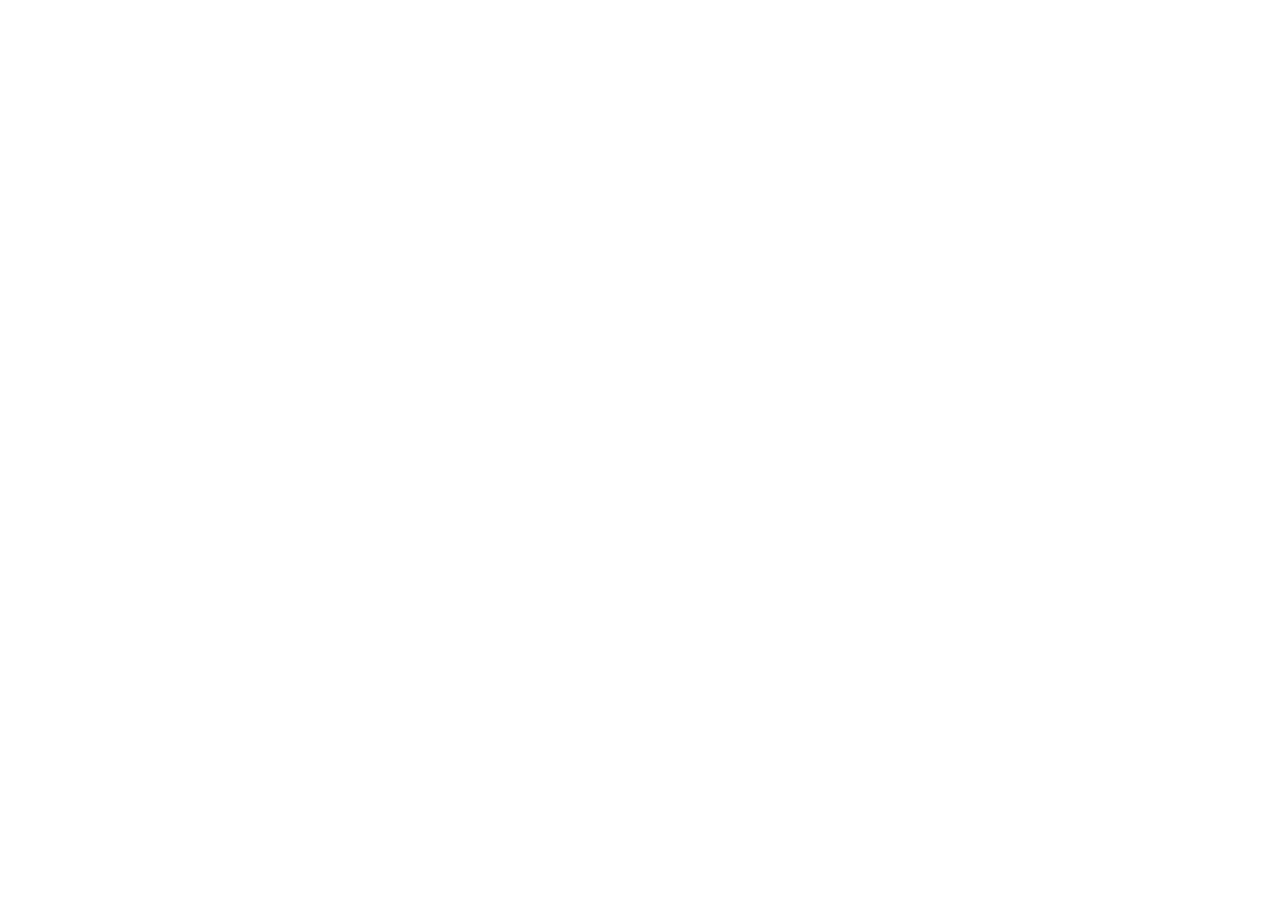
==== commit 39642c02: "Use AtomSprout public links, contact and copyright" ====
--- a/index.html
+++ b/index.html
@@ -1,110 +1 @@
-<!doctype html>
-<html lang="en">
-  <head>
-    <meta charset="utf-8">
-    <meta name="viewport" content="width=device-width, initial-scale=1">
-    <meta name="theme-color" content="#0b1019">
-    <meta name="description" content="An experimental iOS 16 port to one Pixel 6: lock screen, touch-driven Home Screen, Settings and About. Extremely slow; research paused after milestone one.">
-    <meta property="og:type" content="website">
-    <meta property="og:title" content="iOS on Pixel 6 — Milestone 1">
-    <meta property="og:description" content="A real Pixel 6 reached the iOS Home Screen and Settings by touch. Extremely slow experimental research, now paused after milestone one.">
-    <meta property="og:image" content="https://xnu.app/pixel6ios/assets/gallery/pixel6-home-debug.jpg">
-    <meta property="og:url" content="https://xnu.app/pixel6ios/">
-    <title>iOS on Pixel 6 — Milestone 1</title>
-    <link rel="icon" type="image/svg+xml" href="favicon.svg">
-    <link rel="stylesheet" href="styles.css">
-  </head>
-  <body>
-    <a class="skip" href="#main">Skip to content</a>
-    <header class="site-header">
-      <div class="shell header-inner">
-        <a class="brand" href="#top" aria-label="iOS on Pixel 6, top of page"><span class="brand-mark" aria-hidden="true">P6<span class="brand-dot">·</span></span><span>iOS on Pixel 6</span></a>
-        <nav aria-label="Primary navigation">
-          <a href="#status">Status</a>
-          <a href="#architecture">Architecture</a>
-          <a href="#evidence">Evidence</a>
-          <a class="nav-github" href="https://github.com/everettjf/pixel6ios">GitHub <span aria-hidden="true">↗</span></a>
-        </nav>
-      </div>
-    </header>
-
-    <main id="main">
-      <section id="top" class="hero shell" aria-labelledby="hero-title">
-        <div class="hero-copy">
-          <p class="eyebrow"><span class="pulse" aria-hidden="true"></span> RESEARCH PAUSED AFTER MILESTONE 01 <span class="eyebrow-separator">/</span> OCT 2026</p>
-          <h1 id="hero-title">A different OS.<br><em>The same Pixel.</em></h1>
-          <p class="hero-lede">An experimental iOS 16 port for the Google Pixel 6. On one physical phone, touch can unlock the screen, open apps, and navigate from Settings to About. It is extremely slow.</p>
-          <div class="hero-actions">
-            <a class="button button-primary" href="#status">Explore the milestone <span aria-hidden="true">↘</span></a>
-            <a class="button button-secondary" href="https://github.com/everettjf/pixel6ios">View source <span aria-hidden="true">↗</span></a>
-          </div>
-          <p class="hero-note">Curiosity-driven research · No practical use case identified · Not a public installer</p>
-        </div>
-        <figure class="hero-media">
-          <img src="assets/gallery/pixel6-home-debug.jpg" alt="A physical Google Pixel 6 showing the experimental iOS Home Screen with a black diagnostic text bar" width="1350" height="1800" fetchpriority="high">
-          <figcaption><span class="caption-label">FIG. 01</span> Tester-supplied photo; the black bar is a live debug overlay.</figcaption>
-        </figure>
-      </section>
-
-      <section class="signal-strip" aria-label="Milestone highlights">
-        <div class="shell signals">
-          <div><strong>XNU</strong><span>running on GS101</span></div>
-          <div><strong>iOS 16.7.16</strong><span>root volume mounted</span></div>
-          <div><strong>SpringBoard</strong><span>Home Screen observed</span></div>
-          <div><strong>FTM5</strong><span>physical touch input</span></div>
-        </div>
-      </section>
-
-      <section id="status" class="section shell" aria-labelledby="status-title">
-        <div class="section-heading">
-          <p class="eyebrow">01 / VERIFIED ON HARDWARE</p>
-          <h2 id="status-title">What works today<span class="accent">.</span></h2>
-          <p>Milestone 1 is a measured result from one Pixel 6, with explicit boundaries around what has and has not been tested.</p>
-        </div>
-        <div class="status-grid">
-          <article class="status-card"><span class="status-number">01</span><span class="status-tag verified">Verified</span><h3>Boot and userland</h3><p>A temporary boot image hands off through a GS101 shim to patched XNU. The iOS HFSX root mounts and <code>launchd</code>, <code>backboardd</code>, and SpringBoard run.</p></article>
-          <article class="status-card"><span class="status-number">02</span><span class="status-tag verified">Observed</span><h3>Lock screen to About</h3><p>The tester swiped into Home, tapped to open apps, and navigated through Settings to General → About. Photos show each stage.</p></article>
-          <article class="status-card"><span class="status-number">03</span><span class="status-tag partial">Partial</span><h3>Touch and speed</h3><p>FTM5 events reach XNU HID. Basic gestures and taps work, but the device is extremely slow. Longer sessions and broader interaction remain unverified.</p></article>
-          <article class="status-card"><span class="status-number">04</span><span class="status-tag pending">Open</span><h3>Networking and polish</h3><p>Safari opens, but <code>google.com</code> stayed blank. Debug text can cover the interface, and automatic iOS startup is not implemented.</p></article>
-        </div>
-      </section>
-
-      <section id="architecture" class="section architecture-section" aria-labelledby="architecture-title">
-        <div class="shell">
-          <div class="section-heading"><p class="eyebrow">02 / SYSTEM PATH</p><h2 id="architecture-title">From bootloader to Home<span class="accent">.</span></h2><p>The current path is temporary and developer-operated. The iOS root is read from the phone while runtime writes are held in volatile memory.</p></div>
-          <div class="architecture-grid">
-            <ol class="flow" aria-label="Boot sequence">
-              <li><span class="flow-index">01</span><span><strong>Pixel 6 bootloader</strong><small><code>fastboot boot</code> temporary image</small></span></li>
-              <li><span class="flow-index">02</span><span><strong>GS101 shim</strong><small>Memory and device-tree handoff</small></span></li>
-              <li><span class="flow-index">03</span><span><strong>Patched XNU</strong><small>UFS root + RAM copy-on-write</small></span></li>
-              <li><span class="flow-index">04</span><span><strong>iOS userland</strong><small><code>launchd</code> → SpringBoard</small></span></li>
-              <li><span class="flow-index">05</span><span><strong>Physical interface</strong><small>FTM5 touch → HID → Home / Settings</small></span></li>
-            </ol>
-            <aside class="architecture-aside"><p class="eyebrow">EXPERIMENTAL CONFIGURATION</p><p>iPhone X iOS 16.7.16 (20H392) userland meets open-source XNU 8796.141.3 with GS101-specific patches.</p><div class="aside-rule"></div><p>The root image and private pinned inputs are not included in this repository. A public clone cannot reproduce the tested image yet.</p><a href="https://github.com/everettjf/pixel6ios/blob/main/docs/INSTALLATION-STATUS.md">Read the installation status <span aria-hidden="true">↗</span></a></aside>
-          </div>
-        </div>
-      </section>
-
-      <section id="evidence" class="section shell evidence-section" aria-labelledby="evidence-title">
-        <div class="section-heading"><p class="eyebrow">03 / EVIDENCE & LIMITS</p><h2 id="evidence-title">A real device. A research result<span class="accent">.</span></h2><p>These are resized, metadata-stripped copies of tester-supplied physical-device photographs, not simulations or framebuffer reconstructions.</p></div>
-        <div class="evidence-grid">
-          <figure class="evidence-photo"><img src="assets/pixel6-ios-lockscreen.jpg" alt="The Pixel 6 displaying an iOS-style lock screen with the time and wallpaper" width="1536" height="2048" loading="lazy"><figcaption><span>01 / LOCK SCREEN</span> The physical panel during the boot experiment.</figcaption></figure>
-          <div class="evidence-text"><span class="large-index">M1</span><h3>Progress without overclaiming.</h3><p>Home, Settings and About appeared on one device in one development configuration. The About screen identifies Model Name “Pixel 6” and Model Number <code>oriole</code>; its editable Name says “Pixel 6a”, which is not a compatibility claim.</p><p>The phone is extremely slow. These observations do not establish app compatibility, Internet access or daily-use reliability. Android may enter Recovery after a normal reboot because the experimental iOS root occupies <code>userdata</code>.</p><a class="text-link" href="https://github.com/everettjf/pixel6ios/blob/main/docs/MILESTONE-ONE.md">Read the milestone record <span aria-hidden="true">↗</span></a></div>
-        </div>
-        <div class="photo-gallery" aria-label="Photographs from the Pixel 6 experiment">
-          <figure><a href="assets/gallery/pixel6-home-debug.jpg"><img src="assets/gallery/pixel6-home-debug.jpg" alt="Home Screen with a black diagnostic overlay" width="1350" height="1800" loading="lazy"></a><figcaption>01 / Home Screen · live debug bar</figcaption></figure>
-          <figure><a href="assets/gallery/pixel6-settings.jpg"><img src="assets/gallery/pixel6-settings.jpg" alt="Settings open on the physical Pixel 6" width="1350" height="1800" loading="lazy"></a><figcaption>02 / Settings opened by touch</figcaption></figure>
-          <figure><a href="assets/gallery/pixel6-about.jpg"><img src="assets/gallery/pixel6-about.jpg" alt="Settings About screen showing Model Name Pixel 6 and Model Number oriole" width="1350" height="1800" loading="lazy"></a><figcaption>03 / Settings → General → About</figcaption></figure>
-          <figure><a href="assets/gallery/pixel6-safari-blank.jpg"><img src="assets/gallery/pixel6-safari-blank.jpg" alt="Safari with google.com in the address bar and a blank content area" width="1350" height="1800" loading="lazy"></a><figcaption>04 / Safari opens; page remains blank</figcaption></figure>
-          <figure><a href="assets/gallery/pixel6-settings-debug.jpg"><img src="assets/gallery/pixel6-settings-debug.jpg" alt="Settings partly obscured by a black diagnostic bar" width="1350" height="1800" loading="lazy"></a><figcaption>05 / Diagnostic text over Settings</figcaption></figure>
-          <figure><a href="assets/gallery/pixel6-home-transition.jpg"><img src="assets/gallery/pixel6-home-transition.jpg" alt="Blurred Home Screen transition on the slow experimental build" width="1350" height="1800" loading="lazy"></a><figcaption>06 / Slow, blurred transition frame</figcaption></figure>
-          <figure><a href="assets/gallery/pixel6-diagnostics.jpg"><img src="assets/gallery/pixel6-diagnostics.jpg" alt="Pixel 6 display filled with XNU and touch diagnostic text" width="1350" height="1800" loading="lazy"></a><figcaption>07 / Full-screen diagnostic output</figcaption></figure>
-        </div>
-      </section>
-
-      <section class="next-section" aria-labelledby="next-title"><div class="shell next-inner"><div><p class="eyebrow">04 / CLOSING NOTE</p><h2 id="next-title">The experiment rests here.</h2></div><div><p>This was a curiosity-driven experiment in AI-assisted systems engineering. Reaching a touch-driven iOS interface on a Pixel 6 was the first milestone. We do not currently have a practical use case for turning this into a usable phone OS, so active research is paused.</p><p>The public repository preserves the code, methods, photographs and known limits. A future continuation would require a reproducible build, much better performance, clean display output, networking, recovery, and independent device testing.</p></div></div></section>
-    </main>
-
-    <footer class="site-footer"><div class="shell footer-inner"><div><strong>iOS on Pixel 6</strong><p>Experimental research · paused after milestone one.</p></div><div class="footer-links"><a href="https://github.com/everettjf/pixel6ios">Source</a><a href="https://github.com/everettjf/pixel6ios/releases/tag/v0.1.0-alpha.2">Milestone release</a><a href="https://github.com/everettjf/pixel6ios/blob/main/README.md">README</a></div></div></footer>
-  </body>
-</html>
+<!doctype html><html lang="en"><head><meta charset="utf-8"><title>Pixel6iOS — AtomSprout</title><meta name="robots" content="noindex"><link rel="canonical" href="https://atomsprout.com/pixel6ios/"><meta http-equiv="refresh" content="0;url=https://atomsprout.com/pixel6ios/"></head><body><a href="https://atomsprout.com/pixel6ios/">Continue to AtomSprout</a><script>location.replace("https://atomsprout.com/pixel6ios/"+location.search+location.hash)</script></body></html>
